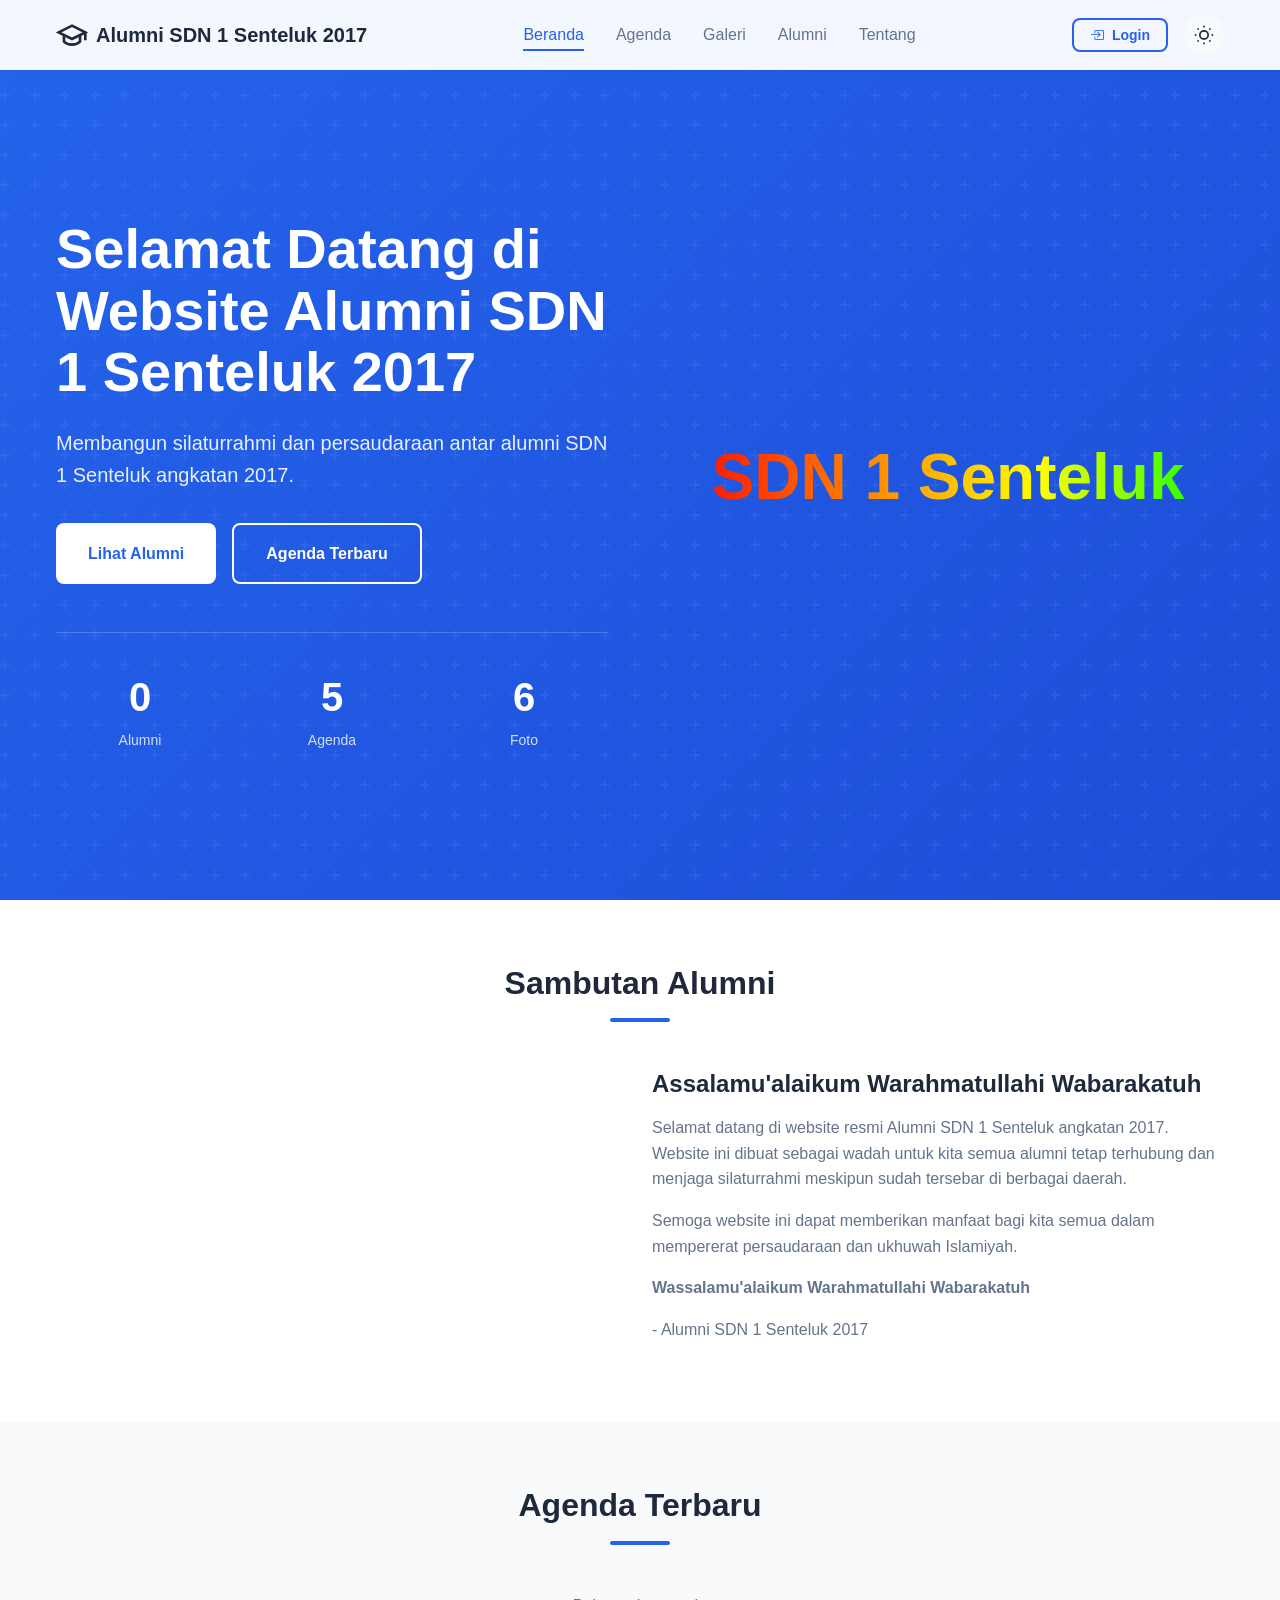
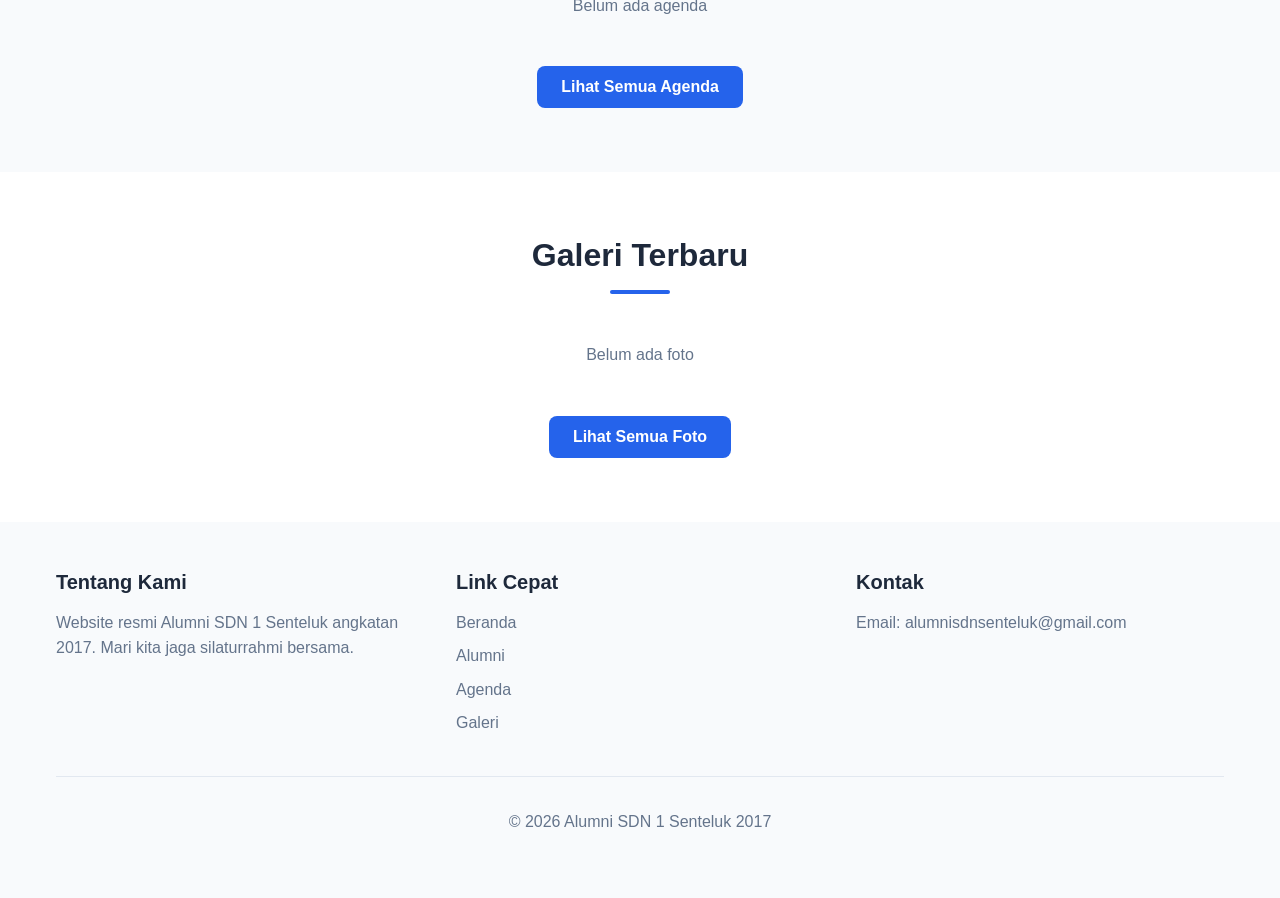
==== index.html @ 7ad6c9f4 "Add files via upload" ====
<!DOCTYPE html>
<html lang="id" data-theme="light">
<head>
  <meta charset="UTF-8">
  <meta name="viewport" content="width=device-width, initial-scale=1.0">
  <title>Alumni SDN 1 Senteluk 2017</title>
  
  <!-- Favicon -->
  <link rel="icon" type="image/png" href="assets/img/logo/logo.png">
  
  <!-- Bootstrap Icons -->
  <link rel="stylesheet" href="https://cdn.jsdelivr.net/npm/bootstrap-icons@1.11.3/font/bootstrap-icons.min.css">
  
  <!-- Styles -->
  <link rel="stylesheet" href="assets/css/style.css">
  <link rel="stylesheet" href="assets/css/navbar.css">
  <link rel="stylesheet" href="assets/css/cards.css">
</head>
<body>
  <!-- Navbar -->
  <nav class="navbar">
    <div class="navbar-container">
      <a href="index.html" class="navbar-logo">
        <svg width="32" height="32" viewBox="0 0 24 24" fill="none" stroke="currentColor" stroke-width="2">
          <path d="M22 10v6M2 10l10-5 10 5-10 5z"></path>
          <path d="M6 12v5c3 3 9 3 12 0v-5"></path>
        </svg>
        <span>Alumni SDN 1 Senteluk 2017</span>
      </a>
      
      <ul class="navbar-menu">
        <li><a href="index.html" class="navbar-link active">Beranda</a></li>
        <li><a href="agenda.html" class="navbar-link">Agenda</a></li>
        <li><a href="galeri.html" class="navbar-link">Galeri</a></li>
        <li><a href="alumni.html" class="navbar-link">Alumni</a></li>
        <li><a href="#tentang" class="navbar-link">Tentang</a></li>
      </ul>
      
      <div class="navbar-actions">
        <a href="admin/login.html" class="btn btn-outline btn-sm" title="Login Admin">
          <i class="bi bi-box-arrow-in-right"></i>
          <span>Login</span>
        </a>
        <button class="theme-toggle" title="Toggle Dark Mode">
          <svg viewBox="0 0 24 24" fill="none" stroke="currentColor" stroke-width="2">
            <circle cx="12" cy="12" r="5"></circle>
            <line x1="12" y1="1" x2="12" y2="3"></line>
            <line x1="12" y1="21" x2="12" y2="23"></line>
            <line x1="4.22" y1="4.22" x2="5.64" y2="5.64"></line>
            <line x1="18.36" y1="18.36" x2="19.78" y2="19.78"></line>
            <line x1="1" y1="12" x2="3" y2="12"></line>
            <line x1="21" y1="12" x2="23" y2="12"></line>
            <line x1="4.22" y1="19.78" x2="5.64" y2="18.36"></line>
            <line x1="18.36" y1="5.64" x2="19.78" y2="4.22"></line>
          </svg>
        </button>
        
        <button class="navbar-toggle">
          <span></span>
          <span></span>
          <span></span>
        </button>
      </div>
    </div>
  </nav>

  <!-- Hero Section -->
  <section class="hero">
    <div class="hero-background"></div>
    <div class="hero-pattern"></div>
    <div class="hero-content">
      <div class="hero-text">
        <h1>Selamat Datang di Website Alumni SDN 1 Senteluk 2017</h1>
        <p>Membangun silaturrahmi dan persaudaraan antar alumni SDN 1 Senteluk angkatan 2017.</p>
        <div class="hero-buttons">
          <a href="alumni.html" class="btn btn-primary">Lihat Alumni</a>
          <a href="agenda.html" class="btn btn-outline">Agenda Terbaru</a>
        </div>
        <div class="hero-stats">
          <div class="hero-stat">
            <div class="hero-stat-number" id="alumni-count">0</div>
            <div class="hero-stat-label">Alumni</div>
          </div>
          <div class="hero-stat">
            <div class="hero-stat-number" id="agenda-count">0</div>
            <div class="hero-stat-label">Agenda</div>
          </div>
          <div class="hero-stat">
            <div class="hero-stat-number" id="galeri-count">0</div>
            <div class="hero-stat-label">Foto</div>
          </div>
        </div>
      </div>
      <div class="hero-image">
        <h1 class="rainbow-text">SDN 1 Senteluk</h1>
      </div>
    </div>
  </section>

  <!-- Sambutan Section -->
  <section class="section" id="tentang">
    <div class="container">
      <h2 class="section-title">Sambutan Alumni</h2>
      <div class="grid grid-2" style="align-items: center;">
        <div>
          <img src="assets/img/default/sambutan.jpg" alt="Sambutan" style="width: 100%; border-radius: 1rem; box-shadow: var(--shadow-lg);" onerror="this.style.display='none'">
        </div>
        <div>
          <h3>Assalamu'alaikum Warahmatullahi Wabarakatuh</h3>
          <p>Selamat datang di website resmi Alumni SDN 1 Senteluk angkatan 2017. Website ini dibuat sebagai wadah untuk kita semua alumni tetap terhubung dan menjaga silaturrahmi meskipun sudah tersebar di berbagai daerah.</p>
          <p>Semoga website ini dapat memberikan manfaat bagi kita semua dalam mempererat persaudaraan dan ukhuwah Islamiyah.</p>
          <p><strong>Wassalamu'alaikum Warahmatullahi Wabarakatuh</strong></p>
          <p class="text-secondary">- Alumni SDN 1 Senteluk 2017</p>
        </div>
      </div>
    </div>
  </section>

  <!-- Agenda Terbaru Section -->
  <section class="section" style="background: var(--bg-secondary);">
    <div class="container">
      <h2 class="section-title">Agenda Terbaru</h2>
      <div class="agenda-grid" id="home-agenda-grid">
        <!-- Agenda akan dimuat di sini -->
      </div>
      <div class="text-center mt-4">
        <a href="agenda.html" class="btn btn-primary">Lihat Semua Agenda</a>
      </div>
    </div>
  </section>

  <!-- Galeri Section -->
  <section class="section">
    <div class="container">
      <h2 class="section-title">Galeri Terbaru</h2>
      <div class="galeri-grid" id="home-galeri-grid">
        <!-- Galeri akan dimuat di sini -->
      </div>
      <div class="text-center mt-4">
        <a href="galeri.html" class="btn btn-primary">Lihat Semua Foto</a>
      </div>
    </div>
  </section>

  <!-- Footer -->
  <footer class="footer">
    <div class="container">
      <div class="footer-content">
        <div class="footer-section">
          <h4>Tentang Kami</h4>
          <p>Website resmi Alumni SDN 1 Senteluk angkatan 2017. Mari kita jaga silaturrahmi bersama.</p>
        </div>
        <div class="footer-section">
          <h4>Link Cepat</h4>
          <a href="index.html">Beranda</a>
          <a href="alumni.html">Alumni</a>
          <a href="agenda.html">Agenda</a>
          <a href="galeri.html">Galeri</a>
        </div>
        <div class="footer-section">
          <h4>Kontak</h4>
          <p>Email: <span id="footer-email">alumnisdnsenteluk@gmail.com</span></p>
        </div>
      </div>
      <div class="footer-bottom">
        <p>&copy; 2026 Alumni SDN 1 Senteluk 2017</p>
      </div>
    </div>
  </footer>

  <!-- Lightbox -->
  <div class="lightbox" id="lightbox">
    <button class="lightbox-close" onclick="LightboxImage.close()">&times;</button>
    <button class="lightbox-prev" onclick="Lightbox.navigate(-1)">&#10094;</button>
    <button class="lightbox-next" onclick="Lightbox.navigate(1)">&#10095;</button>
    <img class="lightbox-image" src="" alt="">
    <div class="lightbox-caption">
      <h3 class="lightbox-title"></h3>
      <p class="lightbox-description"></p>
      <p class="lightbox-date"></p>
    </div>
    <button class="lightbox-download" id="lightbox-download" title="Download Foto">
      <svg viewBox="0 0 24 24" width="24" height="24" fill="none" stroke="currentColor" stroke-width="2">
        <path d="M21 15v4a2 2 0 0 1-2 2H5a2 2 0 0 1-2-2v-4"></path>
        <polyline points="7 10 12 15 17 10"></polyline>
        <line x1="12" y1="15" x2="12" y2="3"></line>
      </svg>
    </button>
  </div>

  <!-- Scripts -->
  <script src="assets/js/main.js"></script>
  <script src="assets/js/agenda.js"></script>
  <script src="assets/js/galeri.js"></script>
  <script>
    // Load homepage data
    document.addEventListener('DOMContentLoaded', async () => {
      // Load stats
      const alumni = DataManager.alumni.getAll();
      const agenda = DataManager.agenda.getAll();
      const galeri = DataManager.galeri.getAll();
      
      document.getElementById('alumni-count').textContent = alumni.length || 0;
      document.getElementById('agenda-count').textContent = agenda.length || 0;
      document.getElementById('galeri-count').textContent = galeri.length || 0;
      
      // Load recent agenda (3 items)
      const recentAgenda = agenda.slice(0, 3);
      const agendaGrid = document.getElementById('home-agenda-grid');
      
      if (recentAgenda.length > 0) {
        agendaGrid.innerHTML = recentAgenda.map(a => `
          <div class="agenda-card fade-in">
            <div class="agenda-card-header">
              <div class="agenda-card-date">
                <svg viewBox="0 0 24 24" width="16" height="16" fill="none" stroke="currentColor" stroke-width="2">
                  <rect x="3" y="4" width="18" height="18" rx="2" ry="2"></rect>
                  <line x1="16" y1="2" x2="16" y2="6"></line>
                  <line x1="8" y1="2" x2="8" y2="6"></line>
                  <line x1="3" y1="10" x2="21" y2="10"></line>
                </svg>
                ${Utils.formatDate(a.tanggal)}
              </div>
              <h3 class="agenda-card-title">${Utils.escapeHtml(a.judul)}</h3>
              <span class="agenda-card-badge">${a.tahun}</span>
            </div>
            <div class="agenda-card-body">
              <p class="agenda-card-description">${Utils.escapeHtml(a.deskripsi)}</p>
            </div>
          </div>
        `).join('');
      } else {
        agendaGrid.innerHTML = '<p class="text-center" style="grid-column: 1/-1;">Belum ada agenda</p>';
      }
      
      // Load recent galeri (4 items)
      const recentGaleri = galeri.slice(0, 4);
      const galeriGrid = document.getElementById('home-galeri-grid');
      
      if (recentGaleri.length > 0) {
        galeriGrid.innerHTML = recentGaleri.map(g => `
          <div class="galeri-item fade-in" onclick="GaleriPage.showLightbox(${g.id})">
            <img src="${g.foto || 'assets/img/galeri/default.png'}" alt="${Utils.escapeHtml(g.judul)}">
            <div class="galeri-overlay">
              <div class="galeri-overlay-text">
                <h4 class="galeri-overlay-title">${Utils.escapeHtml(g.judul)}</h4>
              </div>
            </div>
          </div>
        `).join('');
      } else {
        galeriGrid.innerHTML = '<p class="text-center" style="grid-column: 1/-1;">Belum ada foto</p>';
      }
    });
  </script>
</body>
</html>
---- assets/css/style.css ----
/* ========================================
   Alumni SDN 1 Senteluk 2017 - Main Styles
   ======================================== */

/* CSS Variables - Light Mode (Default) */
:root {
  /* Colors */
  --primary-color: #2563eb;
  --primary-dark: #1d4ed8;
  --primary-light: #3b82f6;
  --secondary-color: #10b981;
  --accent-color: #f59e0b;
  
  /* Background */
  --bg-primary: #ffffff;
  --bg-secondary: #f8fafc;
  --bg-card: #ffffff;
  --bg-navbar: rgba(255, 255, 255, 0.95);
  
  /* Text */
  --text-primary: #1e293b;
  --text-secondary: #64748b;
  --text-light: #94a3b8;
  --text-inverse: #ffffff;
  
  /* Border */
  --border-color: #e2e8f0;
  --border-light: #f1f5f9;
  
  /* Shadows */
  --shadow-sm: 0 1px 2px rgba(0, 0, 0, 0.05);
  --shadow-md: 0 4px 6px -1px rgba(0, 0, 0, 0.1);
  --shadow-lg: 0 10px 15px -3px rgba(0, 0, 0, 0.1);
  --shadow-xl: 0 20px 25px -5px rgba(0, 0, 0, 0.1);
  
  /* Spacing */
  --spacing-xs: 0.25rem;
  --spacing-sm: 0.5rem;
  --spacing-md: 1rem;
  --spacing-lg: 1.5rem;
  --spacing-xl: 2rem;
  --spacing-2xl: 3rem;
  --spacing-3xl: 4rem;
  
  /* Border Radius */
  --radius-sm: 0.375rem;
  --radius-md: 0.5rem;
  --radius-lg: 0.75rem;
  --radius-xl: 1rem;
  --radius-2xl: 1.5rem;
  --radius-full: 9999px;
  
  /* Transitions */
  --transition-fast: 150ms ease;
  --transition-normal: 250ms ease;
  --transition-slow: 350ms ease;
  
  /* Container */
  --container-max: 1200px;
  --container-padding: 1rem;
  
  /* Navbar */
  --navbar-height: 70px;
}

/* Dark Mode */
[data-theme="dark"] {
  --bg-primary: #0f172a;
  --bg-secondary: #1e293b;
  --bg-card: #1e293b;
  --bg-navbar: rgba(15, 23, 42, 0.95);
  
  --text-primary: #f1f5f9;
  --text-secondary: #94a3b8;
  --text-light: #64748b;
  
  --border-color: #334155;
  --border-light: #1e293b;
  
  --shadow-sm: 0 1px 2px rgba(0, 0, 0, 0.3);
  --shadow-md: 0 4px 6px -1px rgba(0, 0, 0, 0.4);
  --shadow-lg: 0 10px 15px -3px rgba(0, 0, 0, 0.4);
  --shadow-xl: 0 20px 25px -5px rgba(0, 0, 0, 0.4);
}

/* ========================================
   Reset & Base Styles
   ======================================== */
*, *::before, *::after {
  box-sizing: border-box;
  margin: 0;
  padding: 0;
}

html {
  scroll-behavior: smooth;
  font-size: 16px;
}

body {
  font-family: 'Segoe UI', -apple-system, BlinkMacSystemFont, 'Roboto', 'Oxygen', 'Ubuntu', sans-serif;
  line-height: 1.6;
  color: var(--text-primary);
  background-color: var(--bg-primary);
  transition: background-color var(--transition-normal), color var(--transition-normal);
  min-height: 100vh;
}

/* ========================================
   Typography
   ======================================== */
h1, h2, h3, h4, h5, h6 {
  font-weight: 700;
  line-height: 1.2;
  color: var(--text-primary);
  margin-bottom: var(--spacing-md);
}

h1 { font-size: 2.5rem; }
h2 { font-size: 2rem; }
h3 { font-size: 1.5rem; }
h4 { font-size: 1.25rem; }
h5 { font-size: 1.125rem; }
h6 { font-size: 1rem; }

p {
  margin-bottom: var(--spacing-md);
  color: var(--text-secondary);
}

a {
  color: var(--primary-color);
  text-decoration: none;
  transition: color var(--transition-fast);
}

a:hover {
  color: var(--primary-dark);
}

.text-center { text-align: center; }
.text-left { text-align: left; }
.text-right { text-align: right; }

/* ========================================
   Layout
   ======================================== */
.container {
  max-width: var(--container-max);
  margin: 0 auto;
  padding: 0 var(--container-padding);
}

.section {
  padding: var(--spacing-3xl) 0;
}

.section-title {
  text-align: center;
  margin-bottom: var(--spacing-2xl);
  position: relative;
}

.section-title::after {
  content: '';
  display: block;
  width: 60px;
  height: 4px;
  background: var(--primary-color);
  margin: var(--spacing-md) auto 0;
  border-radius: var(--radius-full);
}

/* Grid System */
.grid {
  display: grid;
  gap: var(--spacing-lg);
}

.grid-2 { grid-template-columns: repeat(2, 1fr); }
.grid-3 { grid-template-columns: repeat(3, 1fr); }
.grid-4 { grid-template-columns: repeat(4, 1fr); }

@media (max-width: 1024px) {
  .grid-4 { grid-template-columns: repeat(3, 1fr); }
}

@media (max-width: 768px) {
  .grid-2, .grid-3, .grid-4 { grid-template-columns: repeat(2, 1fr); }
  h1 { font-size: 2rem; }
  h2 { font-size: 1.75rem; }
}

@media (max-width: 480px) {
  .grid-2, .grid-3, .grid-4 { grid-template-columns: 1fr; }
  h1 { font-size: 1.75rem; }
  h2 { font-size: 1.5rem; }
  .section { padding: var(--spacing-2xl) 0; }
}

/* Flexbox Utilities */
.flex { display: flex; }
.flex-col { flex-direction: column; }
.items-center { align-items: center; }
.justify-center { justify-content: center; }
.justify-between { justify-content: space-between; }
.gap-sm { gap: var(--spacing-sm); }
.gap-md { gap: var(--spacing-md); }
.gap-lg { gap: var(--spacing-lg); }
.flex-wrap { flex-wrap: wrap; }

/* ========================================
   Buttons
   ======================================== */
.btn {
  display: inline-flex;
  align-items: center;
  justify-content: center;
  gap: var(--spacing-sm);
  padding: var(--spacing-sm) var(--spacing-lg);
  font-size: 1rem;
  font-weight: 600;
  border: none;
  border-radius: var(--radius-md);
  cursor: pointer;
  transition: all var(--transition-fast);
  text-decoration: none;
}

.btn-primary {
  background: var(--primary-color);
  color: var(--text-inverse);
}

.btn-primary:hover {
  background: var(--primary-dark);
  color: var(--text-inverse);
  transform: translateY(-2px);
  box-shadow: var(--shadow-md);
}

.btn-secondary {
  background: var(--secondary-color);
  color: var(--text-inverse);
}

.btn-secondary:hover {
  background: #059669;
  transform: translateY(-2px);
}

.btn-outline {
  background: transparent;
  border: 2px solid var(--primary-color);
  color: var(--primary-color);
}

.btn-outline:hover {
  background: var(--primary-color);
  color: var(--text-inverse);
}

.btn-sm {
  padding: var(--spacing-xs) var(--spacing-md);
  font-size: 0.875rem;
}

.btn-lg {
  padding: var(--spacing-md) var(--spacing-xl);
  font-size: 1.125rem;
}

/* ========================================
   Forms
   ======================================== */
.form-group {
  margin-bottom: var(--spacing-lg);
}

.form-label {
  display: block;
  margin-bottom: var(--spacing-sm);
  font-weight: 600;
  color: var(--text-primary);
}

.form-input,
.form-select,
.form-textarea {
  width: 100%;
  padding: var(--spacing-sm) var(--spacing-md);
  font-size: 1rem;
  border: 2px solid var(--border-color);
  border-radius: var(--radius-md);
  background: var(--bg-primary);
  color: var(--text-primary);
  transition: border-color var(--transition-fast), box-shadow var(--transition-fast);
}

.form-input:focus,
.form-select:focus,
.form-textarea:focus {
  outline: none;
  border-color: var(--primary-color);
  box-shadow: 0 0 0 3px rgba(37, 99, 235, 0.1);
}

.form-textarea {
  min-height: 120px;
  resize: vertical;
}

/* ========================================
   Cards
   ======================================== */
.card {
  background: var(--bg-card);
  border-radius: var(--radius-lg);
  box-shadow: var(--shadow-md);
  overflow: hidden;
  transition: transform var(--transition-normal), box-shadow var(--transition-normal);
}

.card:hover {
  transform: translateY(-5px);
  box-shadow: var(--shadow-xl);
}

.card-body {
  padding: var(--spacing-lg);
}

.card-title {
  margin-bottom: var(--spacing-sm);
}

.card-text {
  color: var(--text-secondary);
  margin-bottom: 0;
}

/* ========================================
   Badges
   ======================================== */
.badge {
  display: inline-flex;
  align-items: center;
  padding: var(--spacing-xs) var(--spacing-sm);
  font-size: 0.75rem;
  font-weight: 600;
  border-radius: var(--radius-full);
  text-transform: uppercase;
}

.badge-primary {
  background: rgba(37, 99, 235, 0.1);
  color: var(--primary-color);
}

.badge-success {
  background: rgba(16, 185, 129, 0.1);
  color: var(--secondary-color);
}

.badge-warning {
  background: rgba(245, 158, 11, 0.1);
  color: var(--accent-color);
}

/* ========================================
   Utilities
   ======================================== */
.mt-1 { margin-top: var(--spacing-sm); }
.mt-2 { margin-top: var(--spacing-md); }
.mt-3 { margin-top: var(--spacing-lg); }
.mt-4 { margin-top: var(--spacing-xl); }

.mb-1 { margin-bottom: var(--spacing-sm); }
.mb-2 { margin-bottom: var(--spacing-md); }
.mb-3 { margin-bottom: var(--spacing-lg); }
.mb-4 { margin-bottom: var(--spacing-xl); }

.py-1 { padding-top: var(--spacing-sm); padding-bottom: var(--spacing-sm); }
.py-2 { padding-top: var(--spacing-md); padding-bottom: var(--spacing-md); }
.py-3 { padding-top: var(--spacing-lg); padding-bottom: var(--spacing-lg); }

.hidden { display: none; }
.visible { display: block; }

/* Loading Spinner */
.spinner {
  width: 40px;
  height: 40px;
  border: 4px solid var(--border-color);
  border-top-color: var(--primary-color);
  border-radius: 50%;
  animation: spin 1s linear infinite;
}

@keyframes spin {
  to { transform: rotate(360deg); }
}

/* Toast Notification */
.toast {
  position: fixed;
  bottom: 20px;
  right: 20px;
  padding: var(--spacing-md) var(--spacing-lg);
  background: var(--bg-card);
  border-radius: var(--radius-md);
  box-shadow: var(--shadow-lg);
  z-index: 1000;
  transform: translateX(calc(100% + 20px));
  transition: transform var(--transition-normal);
}

.toast.show {
  transform: translateX(0);
}

.toast.success {
  border-left: 4px solid var(--secondary-color);
}

.toast.error {
  border-left: 4px solid #ef4444;
}

/* Empty State */
.empty-state {
  text-align: center;
  padding: var(--spacing-3xl);
  color: var(--text-light);
}

.empty-state svg {
  width: 80px;
  height: 80px;
  margin-bottom: var(--spacing-lg);
  opacity: 0.5;
}

/* Modal */
.modal {
  display: none;
  position: fixed;
  top: 0;
  left: 0;
  width: 100%;
  height: 100%;
  background: rgba(0, 0, 0, 0.5);
  z-index: 1000;
  align-items: center;
  justify-content: center;
}

.modal.show {
  display: flex;
}

.modal-content {
  background: var(--bg-card);
  border-radius: var(--radius-lg);
  max-width: 500px;
  width: 90%;
  max-height: 90vh;
  overflow-y: auto;
  animation: modalSlideIn 0.3s ease;
}

@keyframes modalSlideIn {
  from {
    opacity: 0;
    transform: translateY(-20px);
  }
  to {
    opacity: 1;
    transform: translateY(0);
  }
}

.modal-header {
  padding: var(--spacing-lg);
  border-bottom: 1px solid var(--border-color);
  display: flex;
  justify-content: space-between;
  align-items: center;
}

.modal-body {
  padding: var(--spacing-lg);
}

.modal-footer {
  padding: var(--spacing-lg);
  border-top: 1px solid var(--border-color);
  display: flex;
  justify-content: flex-end;
  gap: var(--spacing-md);
}

/* ========================================
   Footer
   ======================================== */
.footer {
  background: var(--bg-secondary);
  padding: var(--spacing-2xl) 0;
  margin-top: auto;
}

.footer-content {
  display: grid;
  grid-template-columns: repeat(auto-fit, minmax(250px, 1fr));
  gap: var(--spacing-xl);
}

.footer-section h4 {
  margin-bottom: var(--spacing-md);
}

.footer-section p,
.footer-section a {
  color: var(--text-secondary);
  margin-bottom: var(--spacing-sm);
  display: block;
}

.footer-section a:hover {
  color: var(--primary-color);
}

.footer-bottom {
  text-align: center;
  padding-top: var(--spacing-xl);
  margin-top: var(--spacing-xl);
  border-top: 1px solid var(--border-color);
  color: var(--text-light);
}

/* ========================================
   Page Header
   ======================================== */
.page-header {
  background: linear-gradient(135deg, var(--primary-color), var(--primary-dark));
  padding: calc(var(--navbar-height) + var(--spacing-3xl)) 0 var(--spacing-2xl);
  color: var(--text-inverse);
  text-align: center;
}

.page-header h1 {
  color: var(--text-inverse);
  margin-bottom: var(--spacing-sm);
}

.page-header p {
  color: rgba(255, 255, 255, 0.8);
  font-size: 1.125rem;
}

/* ========================================
   Animations
   ======================================== */
.fade-in {
  animation: fadeIn 0.5s ease;
}

@keyframes fadeIn {
  from { opacity: 0; }
  to { opacity: 1; }
}

.slide-up {
  animation: slideUp 0.5s ease;
}

@keyframes slideUp {
  from {
    opacity: 0;
    transform: translateY(20px);
  }
  to {
    opacity: 1;
    transform: translateY(0);
  }
}

/* Stagger Animation */
.stagger-1 { animation-delay: 0.1s; }
.stagger-2 { animation-delay: 0.2s; }
.stagger-3 { animation-delay: 0.3s; }
.stagger-4 { animation-delay: 0.4s; }
.stagger-5 { animation-delay: 0.5s; }

/* ========================================
   Lightbox
   ======================================== */
.lightbox {
  display: none;
  position: fixed;
  top: 0;
  left: 0;
  width: 100%;
  height: 100%;
  background: rgba(0, 0, 0, 0.95);
  z-index: 2000;
  align-items: center;
  justify-content: center;
  opacity: 0;
  transition: opacity var(--transition-normal);
}

.lightbox.show {
  display: flex;
  opacity: 1;
}

.lightbox-close {
  position: absolute;
  top: 20px;
  right: 20px;
  width: 50px;
  height: 50px;
  display: flex;
  align-items: center;
  justify-content: center;
  background: rgba(255, 255, 255, 0.1);
  border: none;
  border-radius: 50%;
  color: white;
  font-size: 2rem;
  cursor: pointer;
  transition: all var(--transition-fast);
  z-index: 2001;
}

.lightbox-close:hover {
  background: rgba(255, 255, 255, 0.2);
  transform: rotate(90deg);
}

.lightbox-image {
  max-width: 90%;
  max-height: 80vh;
  object-fit: contain;
  border-radius: var(--radius-md);
  box-shadow: 0 0 50px rgba(0, 0, 0, 0.5);
}

.lightbox-caption {
  position: absolute;
  bottom: 40px;
  left: 50%;
  transform: translateX(-50%);
  text-align: center;
  color: white;
  max-width: 80%;
}

.lightbox-title {
  font-size: 1.5rem;
  font-weight: 700;
  margin-bottom: var(--spacing-sm);
  color: white;
}

.lightbox-description {
  font-size: 1rem;
  color: rgba(255, 255, 255, 0.8);
  margin-bottom: var(--spacing-xs);
}

.lightbox-date {
  font-size: 0.875rem;
  color: rgba(255, 255, 255, 0.6);
}

/* Lightbox Navigation */
.lightbox-prev,
.lightbox-next {
  position: absolute;
  top: 50%;
  transform: translateY(-50%);
  width: 50px;
  height: 50px;
  display: flex;
  align-items: center;
  justify-content: center;
  background: rgba(255, 255, 255, 0.1);
  border: none;
  border-radius: 50%;
  color: white;
  font-size: 1.5rem;
  cursor: pointer;
  transition: all var(--transition-fast);
}

.lightbox-prev {
  left: 20px;
}

.lightbox-next {
  right: 20px;
}

.lightbox-prev:hover,
.lightbox-next:hover {
  background: var(--primary-color);
}

/* Lightbox Download Button */
.lightbox-download {
  position: absolute;
  top: 20px;
  right: 80px;
  width: 50px;
  height: 50px;
  display: flex;
  align-items: center;
  justify-content: center;
  background: rgba(255, 255, 255, 0.1);
  border: none;
  border-radius: 50%;
  color: white;
  cursor: pointer;
  transition: all var(--transition-fast);
  z-index: 2001;
}

.lightbox-download:hover {
  background: var(--primary-color);
  transform: scale(1.1);
}

.lightbox-download svg {
  width: 24px;
  height: 24px;
}

/* ========================================
   Responsive Lightbox
   ======================================== */
@media (max-width: 768px) {
  .lightbox-image {
    max-width: 95%;
    max-height: 70vh;
  }
  
  .lightbox-caption {
    bottom: 20px;
    max-width: 90%;
  }
  
  .lightbox-title {
    font-size: 1.25rem;
  }
  
  .lightbox-close {
    top: 10px;
    right: 10px;
    width: 40px;
    height: 40px;
    font-size: 1.5rem;
  }
  
  .lightbox-prev,
  .lightbox-next {
    width: 40px;
    height: 40px;
  }
  
  .lightbox-prev {
    left: 10px;
  }
  
  .lightbox-next {
    right: 10px;
  }
}

/* ========================================
   Rainbow Text Animation
   ======================================== */
.rainbow-text {
  font-size: 4rem;
  font-weight: bold;
  background: linear-gradient(
    to right,
    #ff0000,
    #ff7f00,
    #ffff00,
    #00ff00,
    #0000ff,
    #4b0082,
    #9400d3
  );
  background-size: 200% auto;
  -webkit-background-clip: text;
  background-clip: text;
  -webkit-text-fill-color: transparent;
  animation: rainbow 3s linear infinite;
  text-align: center;
}

@keyframes rainbow {
  0% {
    background-position: 0% center;
  }
  100% {
    background-position: 200% center;
  }
}

@media (max-width: 768px) {
  .rainbow-text {
    font-size: 2.5rem;
  }
}
---- assets/css/navbar.css ----
/* ========================================
   Navbar Styles
   ======================================== */

.navbar {
  position: fixed;
  top: 0;
  left: 0;
  right: 0;
  height: var(--navbar-height);
  background: var(--bg-navbar);
  backdrop-filter: blur(10px);
  z-index: 100;
  transition: all var(--transition-normal);
  box-shadow: var(--shadow-sm);
}

.navbar.scrolled {
  box-shadow: var(--shadow-md);
}

.navbar-container {
  max-width: var(--container-max);
  margin: 0 auto;
  padding: 0 var(--container-padding);
  height: 100%;
  display: flex;
  align-items: center;
  justify-content: space-between;
}

/* Logo */
.navbar-logo {
  display: flex;
  align-items: center;
  gap: var(--spacing-sm);
  font-size: 1.25rem;
  font-weight: 700;
  color: var(--text-primary);
  text-decoration: none;
}

.navbar-logo img {
  height: 40px;
  width: auto;
}

.navbar-logo:hover {
  color: var(--primary-color);
}

/* Navigation Links */
.navbar-menu {
  display: flex;
  align-items: center;
  gap: var(--spacing-xl);
  list-style: none;
}

.navbar-link {
  position: relative;
  color: var(--text-secondary);
  font-weight: 500;
  padding: var(--spacing-sm) 0;
  transition: color var(--transition-fast);
  text-decoration: none;
}

.navbar-link::after {
  content: '';
  position: absolute;
  bottom: 0;
  left: 0;
  width: 0;
  height: 2px;
  background: var(--primary-color);
  transition: width var(--transition-fast);
}

.navbar-link:hover,
.navbar-link.active {
  color: var(--primary-color);
}

.navbar-link:hover::after,
.navbar-link.active::after {
  width: 100%;
}

/* Navbar Actions */
.navbar-actions {
  display: flex;
  align-items: center;
  gap: var(--spacing-md);
}

/* Theme Toggle */
.theme-toggle {
  display: flex;
  align-items: center;
  justify-content: center;
  width: 40px;
  height: 40px;
  border: none;
  background: var(--bg-secondary);
  border-radius: var(--radius-full);
  cursor: pointer;
  transition: all var(--transition-fast);
}

.theme-toggle:hover {
  background: var(--primary-color);
  color: var(--text-inverse);
}

.theme-toggle svg {
  width: 20px;
  height: 20px;
  color: var(--text-primary);
  transition: color var(--transition-fast);
}

.theme-toggle:hover svg {
  color: var(--text-inverse);
}

/* Mobile Menu Button */
.navbar-toggle {
  display: none;
  flex-direction: column;
  gap: 5px;
  padding: var(--spacing-sm);
  background: none;
  border: none;
  cursor: pointer;
}

.navbar-toggle span {
  display: block;
  width: 25px;
  height: 2px;
  background: var(--text-primary);
  transition: all var(--transition-fast);
}

.navbar-toggle.active span:nth-child(1) {
  transform: rotate(45deg) translate(5px, 5px);
}

.navbar-toggle.active span:nth-child(2) {
  opacity: 0;
}

.navbar-toggle.active span:nth-child(3) {
  transform: rotate(-45deg) translate(5px, -5px);
}

/* ========================================
   Responsive Navbar
   ======================================== */
@media (max-width: 768px) {
  .navbar-toggle {
    display: flex;
  }

  .navbar-menu {
    position: fixed;
    top: var(--navbar-height);
    left: 0;
    right: 0;
    background: var(--bg-navbar);
    flex-direction: column;
    padding: var(--spacing-lg);
    gap: var(--spacing-md);
    box-shadow: var(--shadow-lg);
    transform: translateY(-100%);
    opacity: 0;
    visibility: hidden;
    transition: all var(--transition-normal);
  }

  .navbar-menu.active {
    transform: translateY(0);
    opacity: 1;
    visibility: visible;
  }

  .navbar-link {
    padding: var(--spacing-sm) 0;
    width: 100%;
    text-align: center;
  }
}

/* ========================================
   Hero Section
   ======================================== */
.hero {
  position: relative;
  min-height: 100vh;
  display: flex;
  align-items: center;
  padding-top: var(--navbar-height);
  overflow: hidden;
}

.hero-background {
  position: absolute;
  top: 0;
  left: 0;
  right: 0;
  bottom: 0;
  background: linear-gradient(135deg, var(--primary-color) 0%, var(--primary-dark) 100%);
  z-index: -2;
}

.hero-pattern {
  position: absolute;
  top: 0;
  left: 0;
  right: 0;
  bottom: 0;
  background-image: url("data:image/svg+xml,%3Csvg width='60' height='60' viewBox='0 0 60 60' xmlns='http://www.w3.org/2000/svg'%3E%3Cg fill='none' fill-rule='evenodd'%3E%3Cg fill='%23ffffff' fill-opacity='0.05'%3E%3Cpath d='M36 34v-4h-2v4h-4v2h4v4h2v-4h4v-2h-4zm0-30V0h-2v4h-4v2h4v4h2V6h4V4h-4zM6 34v-4H4v4H0v2h4v4h2v-4h4v-2H6zM6 4V0H4v4H0v2h4v4h2V6h4V4H6z'/%3E%3C/g%3E%3C/g%3E%3C/svg%3E");
  z-index: -1;
}

.hero-content {
  max-width: var(--container-max);
  margin: 0 auto;
  padding: 0 var(--container-padding);
  display: grid;
  grid-template-columns: 1fr 1fr;
  gap: var(--spacing-3xl);
  align-items: center;
}

.hero-text h1 {
  font-size: 3.5rem;
  color: var(--text-inverse);
  margin-bottom: var(--spacing-lg);
  line-height: 1.1;
}

.hero-text p {
  font-size: 1.25rem;
  color: rgba(255, 255, 255, 0.9);
  margin-bottom: var(--spacing-xl);
}

.hero-buttons {
  display: flex;
  gap: var(--spacing-md);
  flex-wrap: wrap;
}

.hero-buttons .btn {
  padding: var(--spacing-md) var(--spacing-xl);
}

.hero-buttons .btn-primary {
  background: var(--text-inverse);
  color: var(--primary-color);
}

.hero-buttons .btn-primary:hover {
  background: var(--bg-secondary);
  color: var(--primary-dark);
}

.hero-buttons .btn-outline {
  border-color: var(--text-inverse);
  color: var(--text-inverse);
}

.hero-buttons .btn-outline:hover {
  background: var(--text-inverse);
  color: var(--primary-color);
}

.hero-image {
  position: relative;
}

.hero-image img {
  width: 100%;
  border-radius: var(--radius-2xl);
  box-shadow: var(--shadow-xl);
}

.hero-stats {
  display: grid;
  grid-template-columns: repeat(3, 1fr);
  gap: var(--spacing-lg);
  margin-top: var(--spacing-2xl);
  padding-top: var(--spacing-xl);
  border-top: 1px solid rgba(255, 255, 255, 0.2);
}

.hero-stat {
  text-align: center;
}

.hero-stat-number {
  font-size: 2.5rem;
  font-weight: 700;
  color: var(--text-inverse);
}

.hero-stat-label {
  color: rgba(255, 255, 255, 0.8);
  font-size: 0.875rem;
}

/* ========================================
   Responsive Hero
   ======================================== */
@media (max-width: 1024px) {
  .hero-content {
    grid-template-columns: 1fr;
    text-align: center;
  }

  .hero-text h1 {
    font-size: 2.5rem;
  }

  .hero-buttons {
    justify-content: center;
  }

  .hero-stats {
    justify-content: center;
  }

  .hero-image {
    max-width: 500px;
    margin: 0 auto;
  }
}

@media (max-width: 768px) {
  .hero-text h1 {
    font-size: 2rem;
  }

  .hero-text p {
    font-size: 1rem;
  }

  .hero-stat-number {
    font-size: 2rem;
  }
}

/* ========================================
   Features Section
   ======================================== */
.features {
  padding: var(--spacing-3xl) 0;
  background: var(--bg-secondary);
}

.features-grid {
  display: grid;
  grid-template-columns: repeat(auto-fit, minmax(280px, 1fr));
  gap: var(--spacing-xl);
}

.feature-card {
  background: var(--bg-card);
  padding: var(--spacing-xl);
  border-radius: var(--radius-lg);
  text-align: center;
  box-shadow: var(--shadow-md);
  transition: all var(--transition-normal);
}

.feature-card:hover {
  transform: translateY(-10px);
  box-shadow: var(--shadow-xl);
}

.feature-icon {
  width: 70px;
  height: 70px;
  display: flex;
  align-items: center;
  justify-content: center;
  margin: 0 auto var(--spacing-lg);
  background: linear-gradient(135deg, var(--primary-color), var(--primary-light));
  border-radius: var(--radius-full);
}

.feature-icon svg {
  width: 32px;
  height: 32px;
  color: var(--text-inverse);
}

.feature-card h3 {
  margin-bottom: var(--spacing-sm);
}

.feature-card p {
  margin-bottom: 0;
}
---- assets/css/cards.css ----
/* ========================================
   Card Styles
   ======================================== */

/* ========================================
   Alumni Card
   ======================================== */
.alumni-grid {
  display: grid;
  grid-template-columns: repeat(4, 1fr);
  gap: var(--spacing-lg);
}

@media (max-width: 1024px) {
  .alumni-grid {
    grid-template-columns: repeat(3, 1fr);
  }
}

@media (max-width: 768px) {
  .alumni-grid {
    grid-template-columns: repeat(2, 1fr);
  }
}

@media (max-width: 480px) {
  .alumni-grid {
    grid-template-columns: 1fr;
  }
}

.alumni-card {
  background: var(--bg-card);
  border-radius: var(--radius-lg);
  overflow: hidden;
  box-shadow: var(--shadow-md);
  transition: all var(--transition-normal);
}

.alumni-card:hover {
  transform: translateY(-8px);
  box-shadow: var(--shadow-xl);
}

.alumni-card-image {
  position: relative;
  width: 100%;
  padding-top: 100%;
  overflow: hidden;
  background: var(--bg-secondary);
}

.alumni-card-image img {
  position: absolute;
  top: 0;
  left: 0;
  width: 100%;
  height: 100%;
  object-fit: cover;
  transition: transform var(--transition-normal);
}

.alumni-card:hover .alumni-card-image img {
  transform: scale(1.1);
}

.alumni-card-image .default-avatar {
  position: absolute;
  top: 0;
  left: 0;
  width: 100%;
  height: 100%;
  display: flex;
  align-items: center;
  justify-content: center;
  background: linear-gradient(135deg, var(--primary-color), var(--primary-light));
}

.alumni-card-image .default-avatar svg {
  width: 50%;
  height: 50%;
  color: var(--text-inverse);
  opacity: 0.8;
}

.alumni-card-body {
  padding: var(--spacing-lg);
  text-align: center;
}

.alumni-card-name {
  font-size: 1.125rem;
  font-weight: 700;
  margin-bottom: var(--spacing-xs);
  color: var(--text-primary);
}

.alumni-card-job {
  color: var(--text-secondary);
  font-size: 0.875rem;
  margin-bottom: var(--spacing-md);
}

.alumni-card-actions {
  display: flex;
  gap: var(--spacing-sm);
  justify-content: center;
}

.alumni-card-actions .btn {
  padding: var(--spacing-xs) var(--spacing-sm);
  font-size: 0.75rem;
}

/* ========================================
   Agenda Card
   ======================================== */
.agenda-grid {
  display: grid;
  grid-template-columns: repeat(auto-fill, minmax(320px, 1fr));
  gap: var(--spacing-lg);
}

.agenda-card {
  background: var(--bg-card);
  border-radius: var(--radius-lg);
  overflow: hidden;
  box-shadow: var(--shadow-md);
  transition: all var(--transition-normal);
  display: flex;
  flex-direction: column;
}

.agenda-card:hover {
  transform: translateY(-8px);
  box-shadow: var(--shadow-xl);
}

.agenda-card-header {
  position: relative;
  padding: var(--spacing-lg);
  background: linear-gradient(135deg, var(--primary-color), var(--primary-dark));
  color: var(--text-inverse);
}

.agenda-card-date {
  display: inline-flex;
  align-items: center;
  gap: var(--spacing-sm);
  font-size: 0.875rem;
  opacity: 0.9;
  margin-bottom: var(--spacing-sm);
}

.agenda-card-date svg {
  width: 16px;
  height: 16px;
}

.agenda-card-title {
  font-size: 1.25rem;
  font-weight: 700;
  margin-bottom: 0;
  color: var(--text-inverse);
}

.agenda-card-badge {
  position: absolute;
  top: var(--spacing-lg);
  right: var(--spacing-lg);
  background: rgba(255, 255, 255, 0.2);
  padding: var(--spacing-xs) var(--spacing-sm);
  border-radius: var(--radius-full);
  font-size: 0.75rem;
  font-weight: 600;
}

.agenda-card-body {
  padding: var(--spacing-lg);
  flex: 1;
}

.agenda-card-description {
  color: var(--text-secondary);
  margin-bottom: var(--spacing-md);
  font-size: 0.9375rem;
  line-height: 1.6;
}

.agenda-card-info {
  display: flex;
  flex-direction: column;
  gap: var(--spacing-sm);
  padding-top: var(--spacing-md);
  border-top: 1px solid var(--border-color);
}

.agenda-card-info-item {
  display: flex;
  align-items: center;
  gap: var(--spacing-sm);
  color: var(--text-secondary);
  font-size: 0.875rem;
}

.agenda-card-info-item svg {
  width: 16px;
  height: 16px;
  color: var(--primary-color);
}

.agenda-card-footer {
  padding: var(--spacing-lg);
  border-top: 1px solid var(--border-color);
  display: flex;
  justify-content: space-between;
  align-items: center;
}

.agenda-card-actions {
  display: flex;
  gap: var(--spacing-sm);
}

/* ========================================
   Galeri Card
   ======================================== */
.galeri-grid {
  display: grid;
  grid-template-columns: repeat(4, 1fr);
  gap: var(--spacing-md);
}

@media (max-width: 1024px) {
  .galeri-grid {
    grid-template-columns: repeat(3, 1fr);
  }
}

@media (max-width: 768px) {
  .galeri-grid {
    grid-template-columns: repeat(2, 1fr);
  }
}

@media (max-width: 480px) {
  .galeri-grid {
    grid-template-columns: 1fr;
  }
}

.galeri-item {
  position: relative;
  padding-top: 100%;
  border-radius: var(--radius-lg);
  overflow: hidden;
  cursor: pointer;
  background: var(--bg-secondary);
}

.galeri-item img {
  position: absolute;
  top: 0;
  left: 0;
  width: 100%;
  height: 100%;
  object-fit: cover;
  transition: transform var(--transition-normal);
}

.galeri-item:hover img {
  transform: scale(1.1);
}

.galeri-overlay {
  position: absolute;
  top: 0;
  left: 0;
  right: 0;
  bottom: 0;
  background: linear-gradient(to top, rgba(0, 0, 0, 0.7), transparent);
  opacity: 0;
  transition: opacity var(--transition-normal);
  display: flex;
  align-items: flex-end;
  padding: var(--spacing-lg);
}

.galeri-item:hover .galeri-overlay {
  opacity: 1;
}

.galeri-overlay-text {
  color: var(--text-inverse);
}

.galeri-overlay-title {
  font-weight: 600;
  margin-bottom: var(--spacing-xs);
}

.galeri-overlay-description {
  font-size: 0.875rem;
  opacity: 0.8;
}

/* ========================================
   Album Card
   ======================================== */
.album-grid {
  display: grid;
  grid-template-columns: repeat(auto-fill, minmax(300px, 1fr));
  gap: var(--spacing-lg);
}

.album-card {
  background: var(--bg-card);
  border-radius: var(--radius-lg);
  overflow: hidden;
  box-shadow: var(--shadow-md);
  transition: all var(--transition-normal);
}

.album-card:hover {
  transform: translateY(-8px);
  box-shadow: var(--shadow-xl);
}

.album-card-cover {
  position: relative;
  height: 200px;
  overflow: hidden;
}

.album-card-cover img {
  width: 100%;
  height: 100%;
  object-fit: cover;
  transition: transform var(--transition-normal);
}

.album-card:hover .album-card-cover img {
  transform: scale(1.1);
}

.album-card-photo-count {
  position: absolute;
  bottom: var(--spacing-md);
  right: var(--spacing-md);
  background: rgba(0, 0, 0, 0.6);
  color: var(--text-inverse);
  padding: var(--spacing-xs) var(--spacing-sm);
  border-radius: var(--radius-full);
  font-size: 0.75rem;
  font-weight: 600;
}

.album-card-body {
  padding: var(--spacing-lg);
}

.album-card-title {
  font-size: 1.125rem;
  font-weight: 700;
  margin-bottom: var(--spacing-xs);
}

.album-card-date {
  color: var(--text-light);
  font-size: 0.875rem;
}

/* ========================================
   Stats Card (Dashboard)
   ======================================== */
.stats-grid {
  display: grid;
  grid-template-columns: repeat(auto-fit, minmax(240px, 1fr));
  gap: var(--spacing-lg);
  margin-bottom: var(--spacing-xl);
}

.stat-card {
  background: var(--bg-card);
  border-radius: var(--radius-lg);
  padding: var(--spacing-xl);
  display: flex;
  align-items: center;
  gap: var(--spacing-lg);
  box-shadow: var(--shadow-md);
  transition: all var(--transition-normal);
}

.stat-card:hover {
  transform: translateY(-5px);
  box-shadow: var(--shadow-lg);
}

.stat-icon {
  width: 60px;
  height: 60px;
  display: flex;
  align-items: center;
  justify-content: center;
  border-radius: var(--radius-lg);
}

.stat-icon.primary {
  background: rgba(37, 99, 235, 0.1);
  color: var(--primary-color);
}

.stat-icon.success {
  background: rgba(16, 185, 129, 0.1);
  color: var(--secondary-color);
}

.stat-icon.warning {
  background: rgba(245, 158, 11, 0.1);
  color: var(--accent-color);
}

.stat-icon svg {
  width: 28px;
  height: 28px;
}

.stat-content h3 {
  font-size: 2rem;
  font-weight: 700;
  margin-bottom: var(--spacing-xs);
  color: var(--text-primary);
}

.stat-content p {
  color: var(--text-secondary);
  font-size: 0.875rem;
  margin-bottom: 0;
}

/* ========================================
   Activity Card
   ======================================== */
.activity-card {
  background: var(--bg-card);
  border-radius: var(--radius-lg);
  padding: var(--spacing-lg);
  box-shadow: var(--shadow-md);
}

.activity-item {
  display: flex;
  gap: var(--spacing-md);
  padding: var(--spacing-md) 0;
  border-bottom: 1px solid var(--border-color);
}

.activity-item:last-child {
  border-bottom: none;
}

.activity-icon {
  width: 40px;
  height: 40px;
  display: flex;
  align-items: center;
  justify-content: center;
  border-radius: var(--radius-full);
  background: var(--bg-secondary);
  flex-shrink: 0;
}

.activity-icon svg {
  width: 20px;
  height: 20px;
  color: var(--primary-color);
}

.activity-content {
  flex: 1;
}

.activity-title {
  font-weight: 600;
  margin-bottom: var(--spacing-xs);
}

.activity-time {
  font-size: 0.75rem;
  color: var(--text-light);
}

/* ========================================
   Table Card
   ======================================== */
.table-card {
  background: var(--bg-card);
  border-radius: var(--radius-lg);
  overflow: hidden;
  box-shadow: var(--shadow-md);
}

.table-header {
  padding: var(--spacing-lg);
  border-bottom: 1px solid var(--border-color);
  display: flex;
  justify-content: space-between;
  align-items: center;
  flex-wrap: wrap;
  gap: var(--spacing-md);
}

.table-title {
  font-size: 1.25rem;
  font-weight: 700;
  margin-bottom: 0;
}

.table-responsive {
  overflow-x: auto;
}

table {
  width: 100%;
  border-collapse: collapse;
}

thead {
  background: var(--bg-secondary);
}

th {
  padding: var(--spacing-md) var(--spacing-lg);
  text-align: left;
  font-weight: 600;
  color: var(--text-secondary);
  font-size: 0.875rem;
  text-transform: uppercase;
  letter-spacing: 0.05em;
}

td {
  padding: var(--spacing-md) var(--spacing-lg);
  border-bottom: 1px solid var(--border-color);
}

tbody tr {
  transition: background var(--transition-fast);
}

tbody tr:hover {
  background: var(--bg-secondary);
}

/* ========================================
   Filter & Search
   ======================================== */
.filter-bar {
  display: flex;
  gap: var(--spacing-md);
  flex-wrap: wrap;
  margin-bottom: var(--spacing-xl);
  padding: var(--spacing-lg);
  background: var(--bg-card);
  border-radius: var(--radius-lg);
  box-shadow: var(--shadow-sm);
}

.search-box {
  flex: 1;
  min-width: 250px;
  position: relative;
}

.search-box input {
  width: 100%;
  padding: var(--spacing-sm) var(--spacing-md);
  padding-left: 40px;
  border: 2px solid var(--border-color);
  border-radius: var(--radius-md);
  background: var(--bg-primary);
  color: var(--text-primary);
}

.search-box input:focus {
  outline: none;
  border-color: var(--primary-color);
}

.search-box svg {
  position: absolute;
  left: 12px;
  top: 50%;
  transform: translateY(-50%);
  width: 18px;
  height: 18px;
  color: var(--text-light);
}

.filter-select {
  min-width: 150px;
}

.filter-select select {
  padding: var(--spacing-sm) var(--spacing-md);
  border: 2px solid var(--border-color);
  border-radius: var(--radius-md);
  background: var(--bg-primary);
  color: var(--text-primary);
  cursor: pointer;
}

/* ========================================
   Pagination
   ======================================== */
.pagination {
  display: flex;
  justify-content: center;
  gap: var(--spacing-sm);
  margin-top: var(--spacing-xl);
}

.pagination-btn {
  width: 40px;
  height: 40px;
  display: flex;
  align-items: center;
  justify-content: center;
  border: 2px solid var(--border-color);
  border-radius: var(--radius-md);
  background: var(--bg-primary);
  color: var(--text-secondary);
  font-weight: 600;
  cursor: pointer;
  transition: all var(--transition-fast);
}

.pagination-btn:hover,
.pagination-btn.active {
  background: var(--primary-color);
  border-color: var(--primary-color);
  color: var(--text-inverse);
}

.pagination-btn:disabled {
  opacity: 0.5;
  cursor: not-allowed;
}
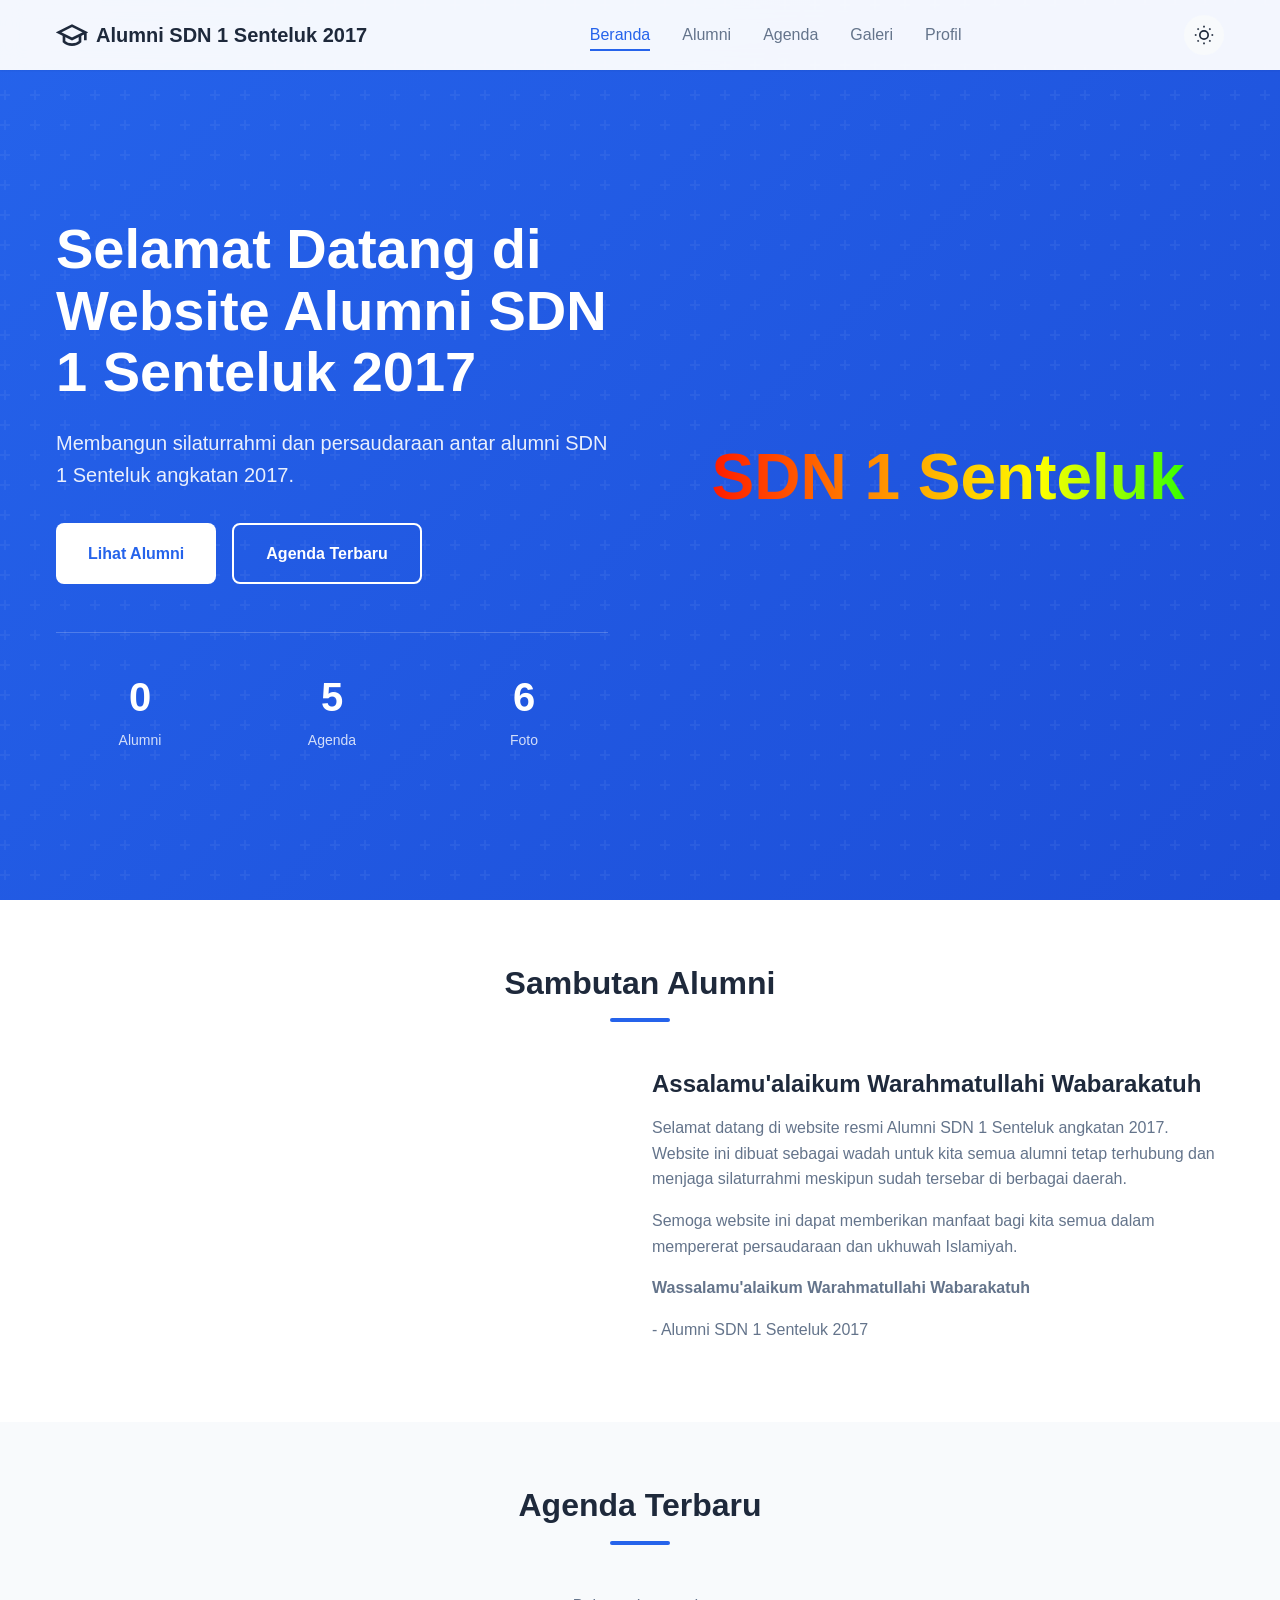
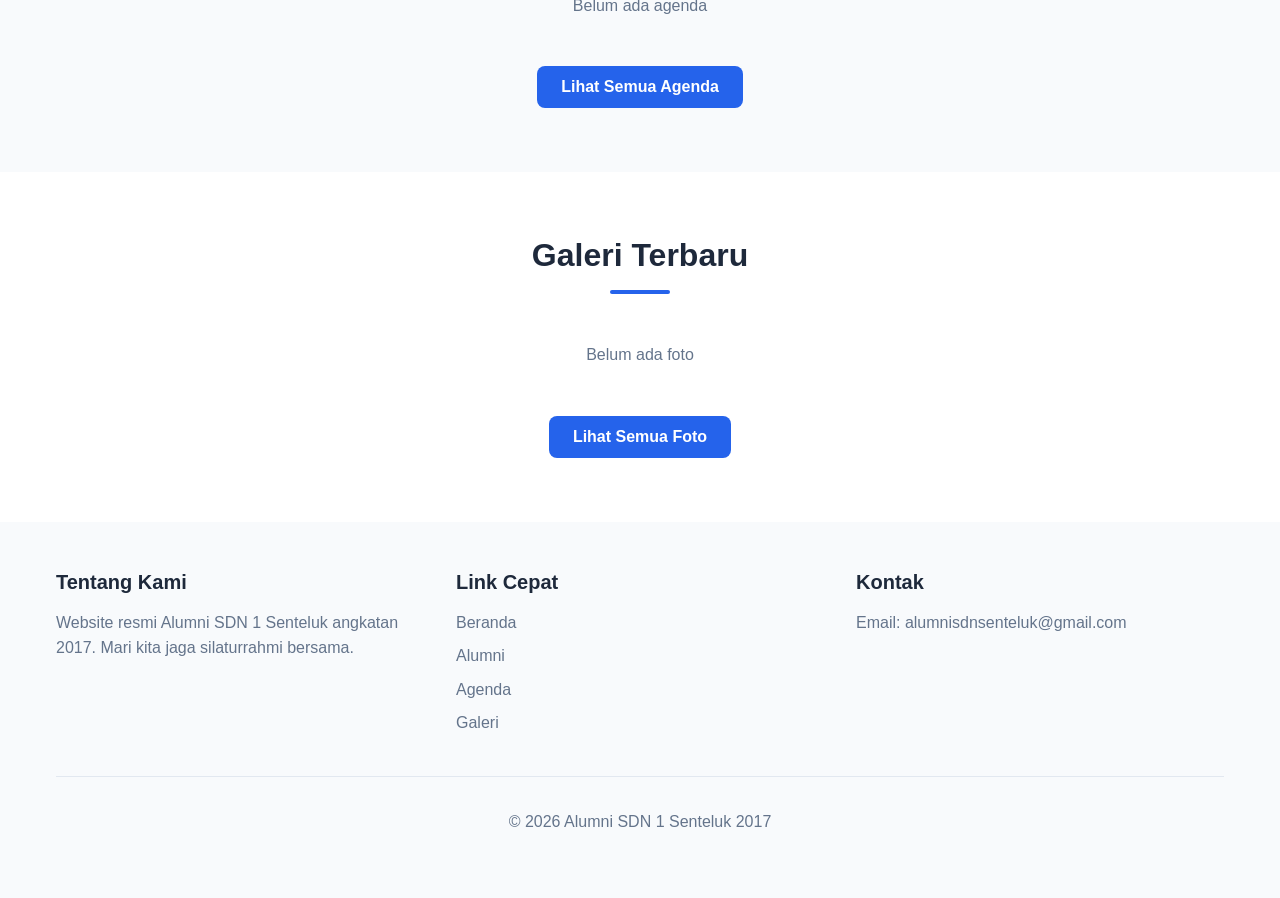
==== commit ecab9afc: "refactor: remove admin pages, add profil page, clean up code" ====
--- a/index.html
+++ b/index.html
@@ -30,17 +30,13 @@
       
       <ul class="navbar-menu">
         <li><a href="index.html" class="navbar-link active">Beranda</a></li>
+        <li><a href="alumni.html" class="navbar-link">Alumni</a></li>
         <li><a href="agenda.html" class="navbar-link">Agenda</a></li>
         <li><a href="galeri.html" class="navbar-link">Galeri</a></li>
-        <li><a href="alumni.html" class="navbar-link">Alumni</a></li>
-        <li><a href="#tentang" class="navbar-link">Tentang</a></li>
+        <li><a href="profil.html" class="navbar-link">Profil</a></li>
       </ul>
       
       <div class="navbar-actions">
-        <a href="admin/login.html" class="btn btn-outline btn-sm" title="Login Admin">
-          <i class="bi bi-box-arrow-in-right"></i>
-          <span>Login</span>
-        </a>
         <button class="theme-toggle" title="Toggle Dark Mode">
           <svg viewBox="0 0 24 24" fill="none" stroke="currentColor" stroke-width="2">
             <circle cx="12" cy="12" r="5"></circle>
@@ -240,7 +236,7 @@
       if (recentGaleri.length > 0) {
         galeriGrid.innerHTML = recentGaleri.map(g => `
           <div class="galeri-item fade-in" onclick="GaleriPage.showLightbox(${g.id})">
-            <img src="${g.foto || 'assets/img/galeri/default.png'}" alt="${Utils.escapeHtml(g.judul)}">
+            <img src="${g.foto || 'assets/img/galeri/default.svg'}" alt="${Utils.escapeHtml(g.judul)}">
             <div class="galeri-overlay">
               <div class="galeri-overlay-text">
                 <h4 class="galeri-overlay-title">${Utils.escapeHtml(g.judul)}</h4>
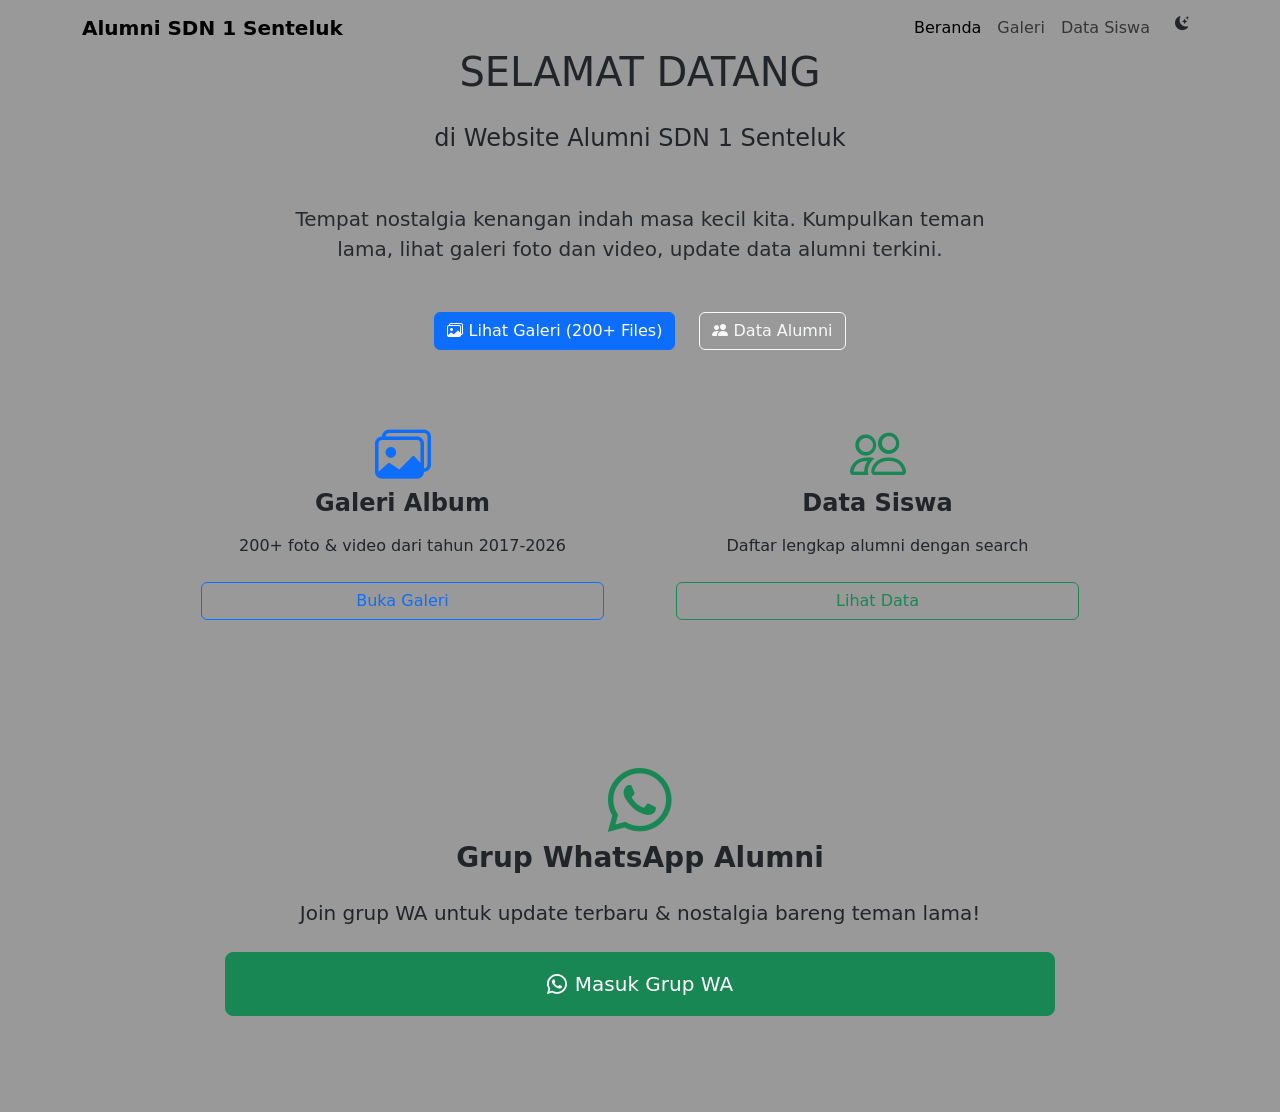
==== commit efdf68cd: "Add files via upload" ====
--- a/index.html
+++ b/index.html
@@ -1,252 +1,131 @@
 <!DOCTYPE html>
-<html lang="id" data-theme="light">
+<html lang="id">
 <head>
   <meta charset="UTF-8">
   <meta name="viewport" content="width=device-width, initial-scale=1.0">
-  <title>Alumni SDN 1 Senteluk 2017</title>
-  
-  <!-- Favicon -->
-  <link rel="icon" type="image/png" href="assets/img/logo/logo.png">
-  
-  <!-- Bootstrap Icons -->
-  <link rel="stylesheet" href="https://cdn.jsdelivr.net/npm/bootstrap-icons@1.11.3/font/bootstrap-icons.min.css">
-  
-  <!-- Styles -->
-  <link rel="stylesheet" href="assets/css/style.css">
-  <link rel="stylesheet" href="assets/css/navbar.css">
-  <link rel="stylesheet" href="assets/css/cards.css">
+  <title>Alumni SDN 1 Senteluk</title>
+  <link href="https://cdn.jsdelivr.net/npm/bootstrap@5.3.3/dist/css/bootstrap.min.css" rel="stylesheet">
+  <link href="https://cdn.jsdelivr.net/npm/bootstrap-icons/font/bootstrap-icons.css" rel="stylesheet">
+  <link href="css/style.css" rel="stylesheet">
 </head>
-<body>
+<body data-theme="light">
   <!-- Navbar -->
-  <nav class="navbar">
-    <div class="navbar-container">
-      <a href="index.html" class="navbar-logo">
-        <svg width="32" height="32" viewBox="0 0 24 24" fill="none" stroke="currentColor" stroke-width="2">
-          <path d="M22 10v6M2 10l10-5 10 5-10 5z"></path>
-          <path d="M6 12v5c3 3 9 3 12 0v-5"></path>
-        </svg>
-        <span>Alumni SDN 1 Senteluk 2017</span>
+  <nav class="navbar navbar-expand-lg fixed-top glass" id="navbar">
+    <div class="container">
+      <a class="navbar-brand fw-bold glass-text" href="index.html">
+        <i class="bi bi-school"></i> Alumni SDN 1 Senteluk
       </a>
-      
-      <ul class="navbar-menu">
-        <li><a href="index.html" class="navbar-link active">Beranda</a></li>
-        <li><a href="alumni.html" class="navbar-link">Alumni</a></li>
-        <li><a href="agenda.html" class="navbar-link">Agenda</a></li>
-        <li><a href="galeri.html" class="navbar-link">Galeri</a></li>
-        <li><a href="profil.html" class="navbar-link">Profil</a></li>
-      </ul>
-      
-      <div class="navbar-actions">
-        <button class="theme-toggle" title="Toggle Dark Mode">
-          <svg viewBox="0 0 24 24" fill="none" stroke="currentColor" stroke-width="2">
-            <circle cx="12" cy="12" r="5"></circle>
-            <line x1="12" y1="1" x2="12" y2="3"></line>
-            <line x1="12" y1="21" x2="12" y2="23"></line>
-            <line x1="4.22" y1="4.22" x2="5.64" y2="5.64"></line>
-            <line x1="18.36" y1="18.36" x2="19.78" y2="19.78"></line>
-            <line x1="1" y1="12" x2="3" y2="12"></line>
-            <line x1="21" y1="12" x2="23" y2="12"></line>
-            <line x1="4.22" y1="19.78" x2="5.64" y2="18.36"></line>
-            <line x1="18.36" y1="5.64" x2="19.78" y2="4.22"></line>
-          </svg>
-        </button>
-        
-        <button class="navbar-toggle">
-          <span></span>
-          <span></span>
-          <span></span>
-        </button>
+      <button class="navbar-toggler glass border-0" type="button" data-bs-toggle="collapse" data-bs-target="#navbarNav">
+        <span class="navbar-toggler-icon"></span>
+      </button>
+      <div class="collapse navbar-collapse" id="navbarNav">
+        <ul class="navbar-nav ms-auto">
+          <li class="nav-item">
+            <a class="nav-link active" href="index.html">Beranda</a>
+          </li>
+          <li class="nav-item">
+            <a class="nav-link" href="gallery.html">Galeri</a>
+          </li>
+          <li class="nav-item">
+            <a class="nav-link" href="datasiswa.html">Data Siswa</a>
+          </li>
+
+          <li class="nav-item">
+            <button class="btn glass btn-sm ms-2" id="darkToggle" title="Toggle Dark Mode">
+              <i class="bi bi-moon-stars-fill"></i>
+            </button>
+          </li>
+        </ul>
       </div>
     </div>
   </nav>
 
   <!-- Hero Section -->
-  <section class="hero">
-    <div class="hero-background"></div>
-    <div class="hero-pattern"></div>
-    <div class="hero-content">
-      <div class="hero-text">
-        <h1>Selamat Datang di Website Alumni SDN 1 Senteluk 2017</h1>
-        <p>Membangun silaturrahmi dan persaudaraan antar alumni SDN 1 Senteluk angkatan 2017.</p>
-        <div class="hero-buttons">
-          <a href="alumni.html" class="btn btn-primary">Lihat Alumni</a>
-          <a href="agenda.html" class="btn btn-outline">Agenda Terbaru</a>
-        </div>
-        <div class="hero-stats">
-          <div class="hero-stat">
-            <div class="hero-stat-number" id="alumni-count">0</div>
-            <div class="hero-stat-label">Alumni</div>
+  <section class="hero py-5" style="background: linear-gradient(rgba(0,0,0,0.4), rgba(0,0,0,0.4)), url('assets/img/ahmad.jpg') center/cover no-repeat fixed; min-height: 100vh; display: flex; align-items: center;">
+    <div class="container">
+      <div class="row justify-content-center">
+        <div class="col-lg-10 text-center">
+          <!-- Main Hero Card -->
+          <div class="hero-card glass-hover mx-auto mb-5" style="max-width: 900px;">
+            <h1 class="hero-title glass-text mb-4">SELAMAT DATANG</h1>
+            <p class="hero-subtitle glass-text fs-4 mb-5">di Website Alumni SDN 1 Senteluk</p>
+            <p class="glass-text lead mb-5" style="max-width: 700px; margin-left: auto; margin-right: auto; opacity: 0.95;">
+              Tempat nostalgia kenangan indah masa kecil kita. Kumpulkan teman lama, lihat galeri foto dan video, update data alumni terkini.
+            </p>
+            <div class="d-flex flex-column flex-md-row gap-4 justify-content-center">
+              <a href="gallery.html" class="btn btn-primary btn-hero glass-hover">
+                <i class="bi bi-images"></i> Lihat Galeri (200+ Files)
+              </a>
+              <a href="datasiswa.html" class="btn btn-outline-light btn-hero glass-hover">
+                <i class="bi bi-people-fill"></i> Data Alumni
+              </a>
+            </div>
           </div>
-          <div class="hero-stat">
-            <div class="hero-stat-number" id="agenda-count">0</div>
-            <div class="hero-stat-label">Agenda</div>
+
+          <!-- Quick Links Cards -->
+          <div class="row g-4">
+            <div class="col-md-6 col-lg-6">
+              <div class="hero-card glass-hover h-100 p-4">
+                <i class="bi bi-images display-4 text-primary mb-3 float-animation"></i>
+                <h3 class="glass-text h4 fw-bold mb-3">Galeri Album</h3>
+                <p class="glass-text mb-4">200+ foto & video dari tahun 2017-2026</p>
+                <a href="gallery.html" class="btn btn-outline-primary w-100 glass-hover">Buka Galeri</a>
+              </div>
+            </div>
+            <div class="col-md-6 col-lg-6">
+              <div class="hero-card glass-hover h-100 p-4">
+                <i class="bi bi-people display-4 text-success mb-3 float-animation"></i>
+                <h3 class="glass-text h4 fw-bold mb-3">Data Siswa</h3>
+                <p class="glass-text mb-4">Daftar lengkap alumni dengan search</p>
+                <a href="datasiswa.html" class="btn btn-outline-success w-100 glass-hover">Lihat Data</a>
+              </div>
+            </div>
+
           </div>
-          <div class="hero-stat">
-            <div class="hero-stat-number" id="galeri-count">0</div>
-            <div class="hero-stat-label">Foto</div>
+
+          <!-- Grup WhatsApp Alumni -->
+          <div class="row g-4 mt-5">
+            <div class="col-12">
+              <div class="hero-card glass-hover text-center p-5">
+                <i class="bi bi-whatsapp display-3 text-success mb-4 float-animation"></i>
+                <h3 class="glass-text h3 fw-bold mb-4">Grup WhatsApp Alumni</h3>
+                <p class="glass-text lead mb-4">Join grup WA untuk update terbaru & nostalgia bareng teman lama!</p>
+                <a href="https://chat.whatsapp.com/JqqgnTTW80n243rI0ZDZmX" class="btn btn-success btn-lg w-100 glass-hover px-5 py-3" target="_blank">
+                  <i class="bi bi-whatsapp me-2"></i>Masuk Grup WA
+                </a>
+              </div>
+            </div>
           </div>
-        </div>
-      </div>
-      <div class="hero-image">
-        <h1 class="rainbow-text">SDN 1 Senteluk</h1>
-      </div>
-    </div>
-  </section>
-
-  <!-- Sambutan Section -->
-  <section class="section" id="tentang">
-    <div class="container">
-      <h2 class="section-title">Sambutan Alumni</h2>
-      <div class="grid grid-2" style="align-items: center;">
-        <div>
-          <img src="assets/img/default/sambutan.jpg" alt="Sambutan" style="width: 100%; border-radius: 1rem; box-shadow: var(--shadow-lg);" onerror="this.style.display='none'">
-        </div>
-        <div>
-          <h3>Assalamu'alaikum Warahmatullahi Wabarakatuh</h3>
-          <p>Selamat datang di website resmi Alumni SDN 1 Senteluk angkatan 2017. Website ini dibuat sebagai wadah untuk kita semua alumni tetap terhubung dan menjaga silaturrahmi meskipun sudah tersebar di berbagai daerah.</p>
-          <p>Semoga website ini dapat memberikan manfaat bagi kita semua dalam mempererat persaudaraan dan ukhuwah Islamiyah.</p>
-          <p><strong>Wassalamu'alaikum Warahmatullahi Wabarakatuh</strong></p>
-          <p class="text-secondary">- Alumni SDN 1 Senteluk 2017</p>
         </div>
       </div>
     </div>
   </section>
 
-  <!-- Agenda Terbaru Section -->
-  <section class="section" style="background: var(--bg-secondary);">
-    <div class="container">
-      <h2 class="section-title">Agenda Terbaru</h2>
-      <div class="agenda-grid" id="home-agenda-grid">
-        <!-- Agenda akan dimuat di sini -->
-      </div>
-      <div class="text-center mt-4">
-        <a href="agenda.html" class="btn btn-primary">Lihat Semua Agenda</a>
-      </div>
-    </div>
-  </section>
-
-  <!-- Galeri Section -->
-  <section class="section">
-    <div class="container">
-      <h2 class="section-title">Galeri Terbaru</h2>
-      <div class="galeri-grid" id="home-galeri-grid">
-        <!-- Galeri akan dimuat di sini -->
-      </div>
-      <div class="text-center mt-4">
-        <a href="galeri.html" class="btn btn-primary">Lihat Semua Foto</a>
-      </div>
-    </div>
-  </section>
-
-  <!-- Footer -->
-  <footer class="footer">
-    <div class="container">
-      <div class="footer-content">
-        <div class="footer-section">
-          <h4>Tentang Kami</h4>
-          <p>Website resmi Alumni SDN 1 Senteluk angkatan 2017. Mari kita jaga silaturrahmi bersama.</p>
-        </div>
-        <div class="footer-section">
-          <h4>Link Cepat</h4>
-          <a href="index.html">Beranda</a>
-          <a href="alumni.html">Alumni</a>
-          <a href="agenda.html">Agenda</a>
-          <a href="galeri.html">Galeri</a>
-        </div>
-        <div class="footer-section">
-          <h4>Kontak</h4>
-          <p>Email: <span id="footer-email">alumnisdnsenteluk@gmail.com</span></p>
-        </div>
-      </div>
-      <div class="footer-bottom">
-        <p>&copy; 2026 Alumni SDN 1 Senteluk 2017</p>
-      </div>
-    </div>
-  </footer>
-
-  <!-- Lightbox -->
-  <div class="lightbox" id="lightbox">
-    <button class="lightbox-close" onclick="LightboxImage.close()">&times;</button>
-    <button class="lightbox-prev" onclick="Lightbox.navigate(-1)">&#10094;</button>
-    <button class="lightbox-next" onclick="Lightbox.navigate(1)">&#10095;</button>
-    <img class="lightbox-image" src="" alt="">
-    <div class="lightbox-caption">
-      <h3 class="lightbox-title"></h3>
-      <p class="lightbox-description"></p>
-      <p class="lightbox-date"></p>
-    </div>
-    <button class="lightbox-download" id="lightbox-download" title="Download Foto">
-      <svg viewBox="0 0 24 24" width="24" height="24" fill="none" stroke="currentColor" stroke-width="2">
-        <path d="M21 15v4a2 2 0 0 1-2 2H5a2 2 0 0 1-2-2v-4"></path>
-        <polyline points="7 10 12 15 17 10"></polyline>
-        <line x1="12" y1="15" x2="12" y2="3"></line>
-      </svg>
-    </button>
-  </div>
+  <!-- Scroll Top -->
+  <button class="btn glass rounded-circle scroll-top d-none shadow-lg" id="scrollTop" title="Scroll to Top">
+    <i class="bi bi-arrow-up"></i>
+  </button>
 
   <!-- Scripts -->
-  <script src="assets/js/main.js"></script>
-  <script src="assets/js/agenda.js"></script>
-  <script src="assets/js/galeri.js"></script>
+  <script src="https://cdn.jsdelivr.net/npm/bootstrap@5.3.3/dist/js/bootstrap.bundle.min.js"></script>
+  <script src="js/darkmode.js"></script>
+  <script src="js/main.js"></script>
   <script>
-    // Load homepage data
-    document.addEventListener('DOMContentLoaded', async () => {
-      // Load stats
-      const alumni = DataManager.alumni.getAll();
-      const agenda = DataManager.agenda.getAll();
-      const galeri = DataManager.galeri.getAll();
-      
-      document.getElementById('alumni-count').textContent = alumni.length || 0;
-      document.getElementById('agenda-count').textContent = agenda.length || 0;
-      document.getElementById('galeri-count').textContent = galeri.length || 0;
-      
-      // Load recent agenda (3 items)
-      const recentAgenda = agenda.slice(0, 3);
-      const agendaGrid = document.getElementById('home-agenda-grid');
-      
-      if (recentAgenda.length > 0) {
-        agendaGrid.innerHTML = recentAgenda.map(a => `
-          <div class="agenda-card fade-in">
-            <div class="agenda-card-header">
-              <div class="agenda-card-date">
-                <svg viewBox="0 0 24 24" width="16" height="16" fill="none" stroke="currentColor" stroke-width="2">
-                  <rect x="3" y="4" width="18" height="18" rx="2" ry="2"></rect>
-                  <line x1="16" y1="2" x2="16" y2="6"></line>
-                  <line x1="8" y1="2" x2="8" y2="6"></line>
-                  <line x1="3" y1="10" x2="21" y2="10"></line>
-                </svg>
-                ${Utils.formatDate(a.tanggal)}
-              </div>
-              <h3 class="agenda-card-title">${Utils.escapeHtml(a.judul)}</h3>
-              <span class="agenda-card-badge">${a.tahun}</span>
-            </div>
-            <div class="agenda-card-body">
-              <p class="agenda-card-description">${Utils.escapeHtml(a.deskripsi)}</p>
-            </div>
-          </div>
-        `).join('');
-      } else {
-        agendaGrid.innerHTML = '<p class="text-center" style="grid-column: 1/-1;">Belum ada agenda</p>';
+    // Navbar active state
+    document.addEventListener('click', (e) => {
+      if (e.target.matches('.nav-link:not([data-bs-toggle])')) {
+        document.querySelectorAll('.nav-link').forEach(link => link.classList.remove('active'));
+        e.target.classList.add('active');
       }
-      
-      // Load recent galeri (4 items)
-      const recentGaleri = galeri.slice(0, 4);
-      const galeriGrid = document.getElementById('home-galeri-grid');
-      
-      if (recentGaleri.length > 0) {
-        galeriGrid.innerHTML = recentGaleri.map(g => `
-          <div class="galeri-item fade-in" onclick="GaleriPage.showLightbox(${g.id})">
-            <img src="${g.foto || 'assets/img/galeri/default.svg'}" alt="${Utils.escapeHtml(g.judul)}">
-            <div class="galeri-overlay">
-              <div class="galeri-overlay-text">
-                <h4 class="galeri-overlay-title">${Utils.escapeHtml(g.judul)}</h4>
-              </div>
-            </div>
-          </div>
-        `).join('');
-      } else {
-        galeriGrid.innerHTML = '<p class="text-center" style="grid-column: 1/-1;">Belum ada foto</p>';
-      }
+    });
+
+    // Scroll top functionality
+    window.addEventListener('scroll', () => {
+      const btn = document.getElementById('scrollTop');
+      btn.classList.toggle('d-none', window.scrollY < 300);
+    });
+    document.getElementById('scrollTop').addEventListener('click', () => {
+      window.scrollTo({ top: 0, behavior: 'smooth' });
     });
   </script>
 </body>
